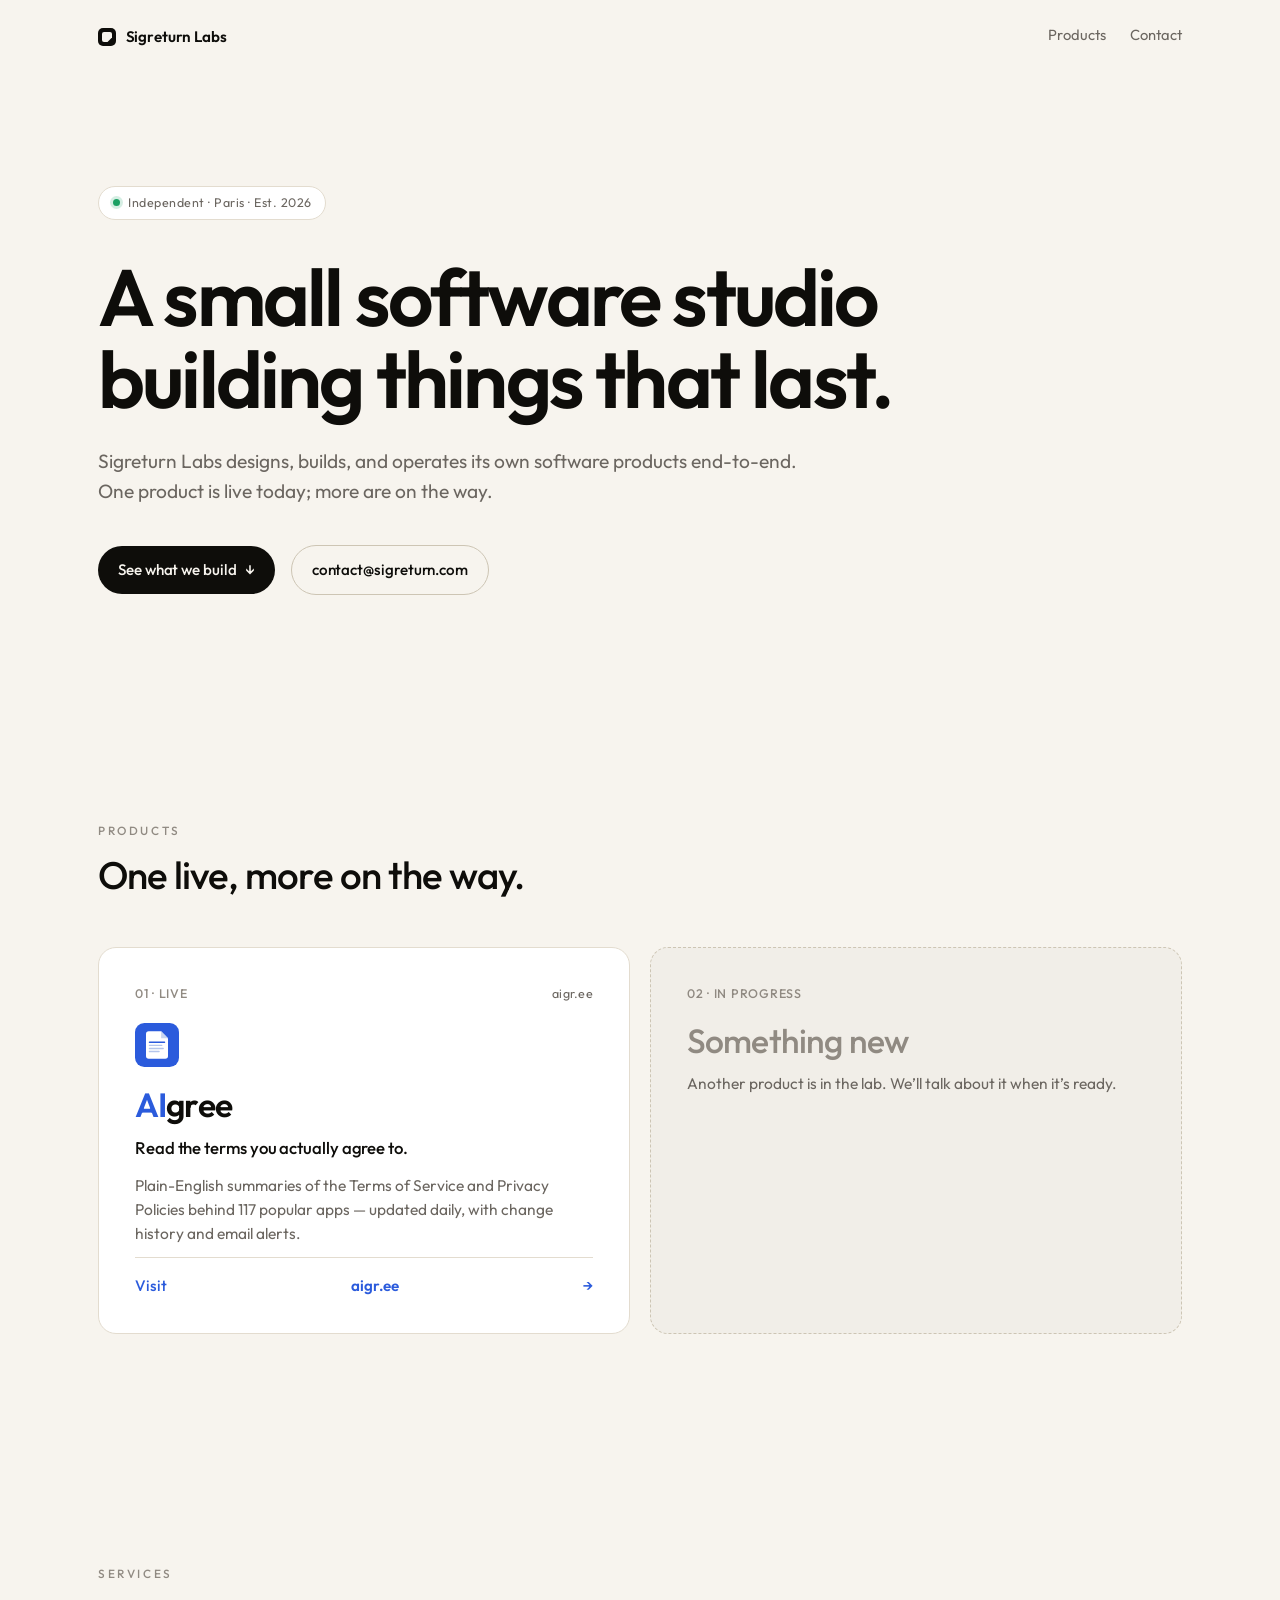
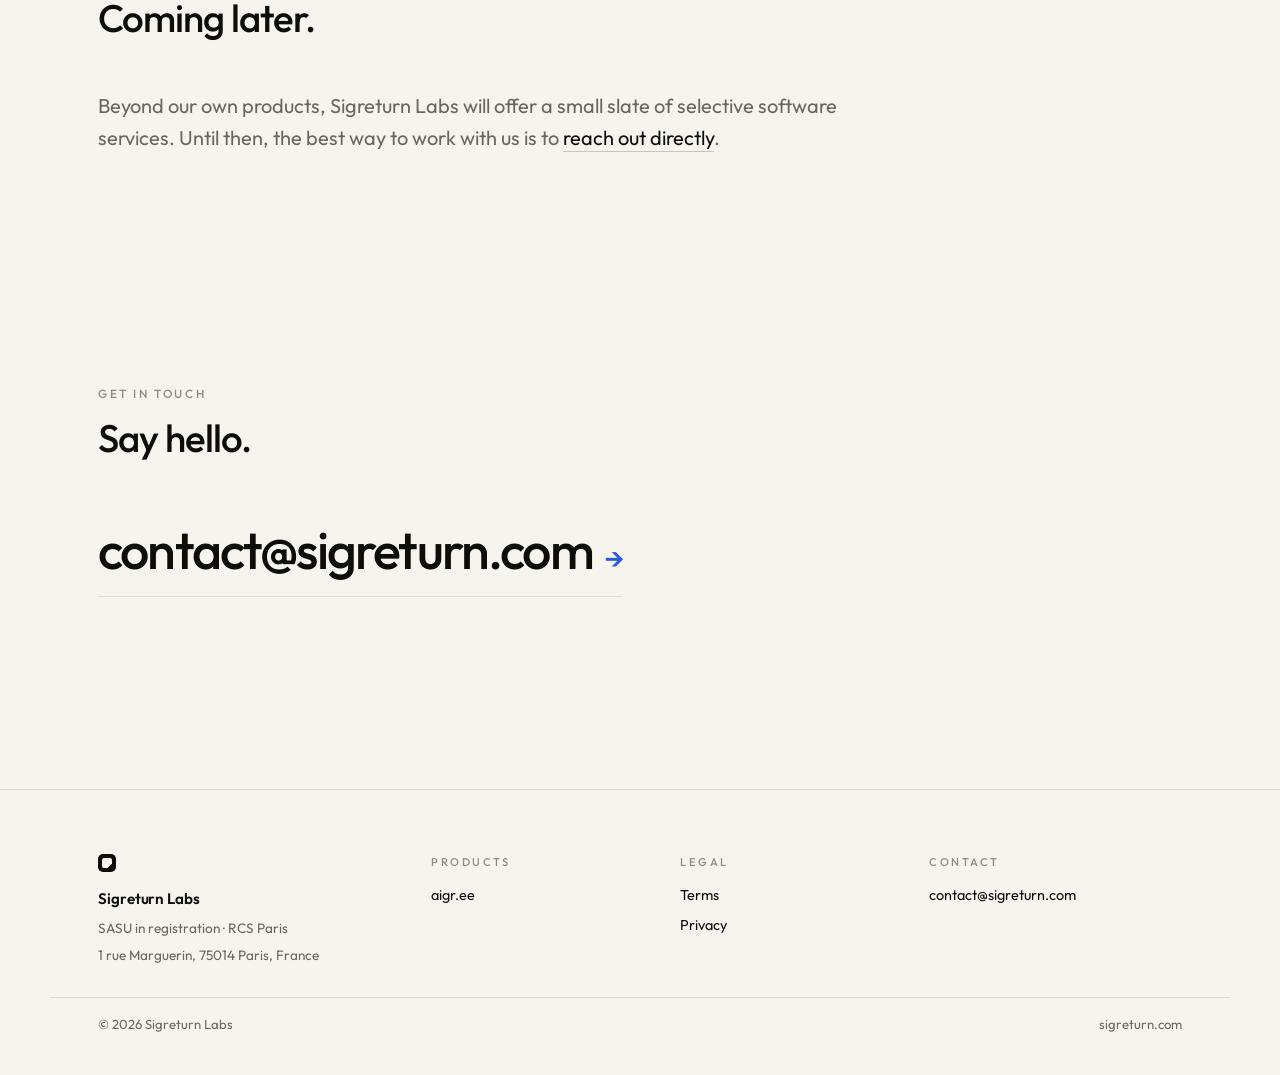
==== index.html @ d612e9b0 "First version" ====
<!DOCTYPE html>
<html lang="en">
<head>
  <meta charset="UTF-8">
  <meta name="viewport" content="width=device-width, initial-scale=1">
  <title>Sigreturn Labs — software studio</title>
  <meta name="description" content="Sigreturn Labs is an independent software studio in Paris. Maker of AIgree (aigr.ee).">
  <meta name="theme-color" content="#f7f4ee">
  <meta name="robots" content="index, follow">
  <meta property="og:title" content="Sigreturn Labs">
  <meta property="og:description" content="An independent software studio in Paris. Maker of AIgree.">
  <meta property="og:url" content="https://sigreturn.com/">
  <meta property="og:type" content="website">
  <meta name="twitter:card" content="summary">
  <link rel="canonical" href="https://sigreturn.com/">
  <link rel="icon" type="image/svg+xml" href="favicon.svg">
  <link rel="preconnect" href="https://fonts.googleapis.com">
  <link rel="preconnect" href="https://fonts.gstatic.com" crossorigin>
  <link href="https://fonts.googleapis.com/css2?family=Outfit:wght@200;300;400;500;600;700&display=swap" rel="stylesheet">
  <link rel="stylesheet" href="style.css">
</head>
<body>
  <header class="topbar">
    <a href="/" class="brand" aria-label="Sigreturn Labs">
      <span class="brand-mark" aria-hidden="true"></span>
      <span class="brand-name">Sigreturn Labs</span>
    </a>
    <nav class="topbar-nav">
      <a href="#products">Products</a>
      <a href="mailto:contact@sigreturn.com">Contact</a>
    </nav>
  </header>

  <main>
    <section class="hero">
      <p class="eyebrow"><span class="dot" aria-hidden="true"></span>Independent · Paris · Est. 2026</p>
      <h1 class="hero-title"><span class="hero-line">A small software studio</span> <span class="hero-line">building things that last.</span></h1>
      <p class="hero-lede">Sigreturn Labs designs, builds, and operates its own software products end-to-end. One product is live today; more are on the way.</p>
      <div class="hero-actions">
        <a href="#products" class="btn-primary">See what we build <span aria-hidden="true">↓</span></a>
        <a href="mailto:contact@sigreturn.com" class="btn-ghost">contact@sigreturn.com</a>
      </div>
    </section>

    <section id="products" class="products" aria-labelledby="products-head">
      <header class="block-head">
        <span class="block-kicker">Products</span>
        <h2 id="products-head" class="block-title">One live, more on the way.</h2>
      </header>

      <ol class="cards">
        <li class="card card-aigree">
          <div class="card-meta">
            <span class="card-tag">01 · Live</span>
            <span class="card-domain">aigr.ee</span>
          </div>
          <div class="card-body">
            <div class="card-mark" aria-hidden="true">
              <svg viewBox="0 0 512 512" class="aigree-glyph">
                <rect width="512" height="512" rx="108" fill="#2B5BDC"/>
                <path d="M128 128 Q128 96 160 96 L304 96 L384 176 L384 384 Q384 416 352 416 L160 416 Q128 416 128 384 Z" fill="#FFFFFF"/>
                <path d="M304 96 L304 176 L384 176 Z" fill="#C9D6F0"/>
                <rect x="160" y="216" width="192" height="16" rx="8" fill="#2B5BDC"/>
                <rect x="160" y="252" width="160" height="16" rx="8" fill="#B4C5EC"/>
                <rect x="160" y="288" width="176" height="16" rx="8" fill="#B4C5EC"/>
                <rect x="160" y="324" width="128" height="16" rx="8" fill="#B4C5EC"/>
              </svg>
            </div>
            <h3 class="card-name"><span class="ai">AI</span>gree</h3>
            <p class="card-pitch">Read the terms you actually agree to.</p>
            <p class="card-desc">Plain-English summaries of the Terms of Service and Privacy Policies behind 117 popular apps — updated daily, with change history and email alerts.</p>
            <a class="card-cta" href="https://aigr.ee" rel="noopener">
              Visit <strong>aigr.ee</strong>
              <span class="arrow" aria-hidden="true">→</span>
            </a>
          </div>
        </li>

        <li class="card card-soon" aria-label="Future product">
          <div class="card-meta">
            <span class="card-tag">02 · In progress</span>
          </div>
          <div class="card-body">
            <h3 class="card-name soon">Something new</h3>
            <p class="card-desc">Another product is in the lab. We&rsquo;ll talk about it when it&rsquo;s ready.</p>
          </div>
        </li>
      </ol>
    </section>

    <section class="services" aria-labelledby="services-head">
      <header class="block-head">
        <span class="block-kicker">Services</span>
        <h2 id="services-head" class="block-title">Coming later.</h2>
      </header>
      <p class="services-text">Beyond our own products, Sigreturn Labs will offer a small slate of selective software services. Until then, the best way to work with us is to <a href="mailto:contact@sigreturn.com">reach out directly</a>.</p>
    </section>

    <section class="contact" aria-labelledby="contact-head">
      <header class="block-head">
        <span class="block-kicker">Get in touch</span>
        <h2 id="contact-head" class="block-title">Say hello.</h2>
      </header>
      <a class="contact-email" href="mailto:contact@sigreturn.com">
        contact@sigreturn.com
        <span class="arrow" aria-hidden="true">→</span>
      </a>
    </section>
  </main>

  <footer class="footer">
    <div class="footer-grid">
      <div class="footer-col">
        <span class="footer-mark" aria-hidden="true"></span>
        <p class="footer-name">Sigreturn Labs</p>
        <p class="footer-meta">SASU in registration · RCS Paris</p>
        <p class="footer-meta" data-enc="MSBydWUgTWFyZ3VlcmluLCA3NTAxNCBQYXJpcywgRnJhbmNl">[…]</p>
      </div>
      <div class="footer-col">
        <span class="footer-kicker">Products</span>
        <ul class="footer-list">
          <li><a href="https://aigr.ee" rel="noopener">aigr.ee</a></li>
        </ul>
      </div>
      <div class="footer-col">
        <span class="footer-kicker">Legal</span>
        <ul class="footer-list">
          <li><a href="/terms.html">Terms</a></li>
          <li><a href="/privacy.html">Privacy</a></li>
        </ul>
      </div>
      <div class="footer-col">
        <span class="footer-kicker">Contact</span>
        <ul class="footer-list">
          <li><a href="mailto:contact@sigreturn.com">contact@sigreturn.com</a></li>
        </ul>
      </div>
    </div>
    <div class="footer-bottom">
      <span>&copy; 2026 Sigreturn Labs</span>
      <span>sigreturn.com</span>
    </div>
  </footer>

  <script>
    // Decode [data-enc] PII placeholders so the raw HTML never carries the
    // registered address. Keeps LLM/OSINT scrapers out of personal data —
    // only browsers that execute this script see them.
    document.querySelectorAll('[data-enc]').forEach(function (el) {
      try {
        el.textContent = decodeURIComponent(escape(atob(el.dataset.enc)));
        el.removeAttribute('data-enc');
      } catch (e) {}
    });
  </script>
</body>
</html>
---- style.css ----
:root {
  --bg: #f7f4ee;
  --bg-card: #ffffff;
  --bg-soon: rgba(14, 13, 10, 0.025);
  --fg: #0e0d0a;
  --muted: #6b6660;
  --muted-2: #908a82;
  --hairline: #e3dccf;
  --hairline-strong: #cdc5b4;
  --accent: #2b5bdc;
  --accent-soft: rgba(43, 91, 220, 0.08);

  --radius-card: 18px;
  --radius-pill: 999px;

  --max-w: 1180px;
  --pad-x: clamp(1.25rem, 4vw, 3rem);
}

*,
*::before,
*::after {
  box-sizing: border-box;
}

html {
  -webkit-text-size-adjust: 100%;
  scroll-behavior: smooth;
}

body {
  margin: 0;
  background: var(--bg);
  color: var(--fg);
  font-family: "Outfit", system-ui, -apple-system, "Segoe UI", sans-serif;
  font-weight: 400;
  font-size: 17px;
  line-height: 1.55;
  -webkit-font-smoothing: antialiased;
  text-rendering: optimizeLegibility;
}

a {
  color: inherit;
  text-decoration: none;
}

h1,
h2,
h3,
h4,
p,
ol,
ul {
  margin: 0;
  padding: 0;
}

ol,
ul {
  list-style: none;
}

:focus-visible {
  outline: 2px solid var(--accent);
  outline-offset: 3px;
  border-radius: 6px;
}

/* ------- Topbar ------- */
.topbar {
  max-width: var(--max-w);
  margin: 0 auto;
  padding: 1.5rem var(--pad-x) 0.5rem;
  display: flex;
  align-items: center;
  justify-content: space-between;
  gap: 1.5rem;
}

.brand {
  display: inline-flex;
  align-items: center;
  gap: 0.6rem;
  font-weight: 600;
  font-size: 0.95rem;
  letter-spacing: -0.01em;
}

.brand-mark,
.footer-mark {
  display: inline-block;
  width: 18px;
  height: 18px;
  border-radius: 5px;
  background: var(--fg);
  position: relative;
}

.brand-mark::before,
.footer-mark::before {
  content: "";
  position: absolute;
  inset: 4px;
  border-radius: 2px;
  background: var(--bg);
  clip-path: polygon(0 0, 100% 0, 100% 55%, 55% 100%, 0 100%);
}

.brand-name {
  letter-spacing: -0.01em;
}

.topbar-nav {
  display: flex;
  gap: 1.5rem;
  font-size: 0.92rem;
  color: var(--muted);
}

.topbar-nav a {
  border-bottom: 1px solid transparent;
  padding-bottom: 2px;
  transition: color 160ms ease, border-color 160ms ease;
}

.topbar-nav a:hover {
  color: var(--fg);
  border-bottom-color: var(--fg);
}

/* ------- Layout ------- */
main {
  max-width: var(--max-w);
  margin: 0 auto;
  padding: 0 var(--pad-x);
}

main > section {
  padding: clamp(4rem, 9vw, 8rem) 0;
}

/* ------- Hero ------- */
.hero {
  padding-top: clamp(4rem, 10vw, 9rem) !important;
  padding-bottom: clamp(4rem, 9vw, 7rem) !important;
}

.eyebrow {
  display: inline-flex;
  align-items: center;
  gap: 0.55rem;
  padding: 0.4rem 0.85rem;
  border: 1px solid var(--hairline);
  border-radius: var(--radius-pill);
  background: var(--bg-card);
  font-size: 0.78rem;
  letter-spacing: 0.04em;
  color: var(--muted);
  margin-bottom: clamp(1.5rem, 3vw, 2.25rem);
}

.dot {
  display: inline-block;
  width: 7px;
  height: 7px;
  border-radius: 50%;
  background: #1aa063;
  box-shadow: 0 0 0 3px rgba(26, 160, 99, 0.18);
}

.hero-title {
  font-size: clamp(2rem, 6.5vw, 5rem);
  font-weight: 600;
  letter-spacing: -0.035em;
  line-height: 1.02;
  max-width: 18ch;
  margin-bottom: clamp(1.25rem, 2.5vw, 1.75rem);
  overflow-wrap: break-word;
}

.hero-line {
  display: block;
}

.hero-lede {
  font-size: clamp(1.05rem, 1.5vw, 1.2rem);
  color: var(--muted);
  max-width: 56ch;
  line-height: 1.55;
  margin-bottom: clamp(1.75rem, 3vw, 2.5rem);
}

.hero-actions {
  display: flex;
  flex-wrap: wrap;
  gap: 0.75rem 1rem;
  align-items: center;
}

.btn-primary,
.btn-ghost {
  display: inline-flex;
  align-items: center;
  gap: 0.5rem;
  padding: 0.75rem 1.25rem;
  border-radius: var(--radius-pill);
  font-size: 0.95rem;
  font-weight: 500;
  letter-spacing: -0.005em;
  transition: transform 160ms ease, background 160ms ease, color 160ms ease, border-color 160ms ease;
  white-space: nowrap;
}

.btn-primary {
  background: var(--fg);
  color: var(--bg);
}

.btn-primary:hover {
  transform: translateY(-1px);
}

.btn-ghost {
  border: 1px solid var(--hairline-strong);
  color: var(--fg);
  background: transparent;
}

.btn-ghost:hover {
  background: var(--bg-card);
  border-color: var(--fg);
}

/* ------- Block heads ------- */
.block-head {
  display: flex;
  flex-direction: column;
  gap: 0.85rem;
  margin-bottom: clamp(2rem, 4vw, 3.25rem);
}

.block-kicker {
  font-size: 0.74rem;
  text-transform: uppercase;
  letter-spacing: 0.22em;
  color: var(--muted-2);
  font-weight: 500;
}

.block-title {
  font-size: clamp(1.6rem, 3.2vw, 2.4rem);
  font-weight: 500;
  letter-spacing: -0.025em;
  line-height: 1.1;
  max-width: 24ch;
}

/* ------- Products / Cards ------- */
.cards {
  display: grid;
  grid-template-columns: repeat(auto-fit, minmax(min(420px, 100%), 1fr));
  gap: 1.25rem;
}

.card {
  position: relative;
  background: var(--bg-card);
  border: 1px solid var(--hairline);
  border-radius: var(--radius-card);
  padding: clamp(1.5rem, 3vw, 2.25rem);
  display: flex;
  flex-direction: column;
  gap: 1.25rem;
  min-height: 320px;
  transition: transform 220ms ease, border-color 220ms ease, box-shadow 220ms ease;
}

.card:hover {
  transform: translateY(-2px);
  border-color: var(--hairline-strong);
  box-shadow: 0 16px 36px -22px rgba(14, 13, 10, 0.18);
}

.card-soon {
  background: var(--bg-soon);
  border-style: dashed;
  border-color: var(--hairline-strong);
}

.card-soon:hover {
  transform: none;
  box-shadow: none;
  border-color: var(--hairline-strong);
}

.card-meta {
  display: flex;
  justify-content: space-between;
  align-items: center;
  font-size: 0.78rem;
  letter-spacing: 0.06em;
  text-transform: uppercase;
  color: var(--muted-2);
}

.card-tag {
  font-weight: 500;
}

.card-domain {
  font-variant-numeric: tabular-nums;
  color: var(--muted);
  letter-spacing: 0.02em;
  text-transform: none;
}

.card-body {
  display: flex;
  flex-direction: column;
  gap: 0.75rem;
  flex: 1;
}

.card-mark {
  width: 44px;
  height: 44px;
  margin-bottom: 0.5rem;
}

.aigree-glyph {
  width: 100%;
  height: 100%;
  display: block;
}

.card-name {
  font-size: clamp(1.6rem, 2.8vw, 2.1rem);
  font-weight: 600;
  letter-spacing: -0.025em;
  line-height: 1.05;
}

.card-name .ai {
  color: var(--accent);
}

.card-name.soon {
  color: var(--muted-2);
  font-weight: 500;
}

.card-pitch {
  font-size: 1.05rem;
  font-weight: 500;
  color: var(--fg);
  letter-spacing: -0.005em;
}

.card-desc {
  color: var(--muted);
  font-size: 0.97rem;
  line-height: 1.55;
  max-width: 50ch;
}

.card-cta {
  margin-top: auto;
  display: inline-flex;
  align-items: center;
  gap: 0.5rem;
  padding-top: 1rem;
  font-size: 0.95rem;
  color: var(--accent);
  font-weight: 500;
  border-top: 1px solid var(--hairline);
  align-self: stretch;
  justify-content: space-between;
  transition: color 160ms ease;
}

.card-cta strong {
  font-weight: 600;
}

.card-cta .arrow {
  transition: transform 220ms ease;
}

.card:hover .card-cta .arrow {
  transform: translateX(4px);
}

/* ------- Services ------- */
.services-text {
  font-size: clamp(1.05rem, 1.6vw, 1.25rem);
  color: var(--muted);
  max-width: 60ch;
  line-height: 1.6;
}

.services-text a {
  color: var(--fg);
  border-bottom: 1px solid var(--hairline-strong);
  padding-bottom: 1px;
  transition: border-color 160ms ease;
}

.services-text a:hover {
  border-bottom-color: var(--fg);
}

/* ------- Contact ------- */
.contact-email {
  display: inline-flex;
  align-items: baseline;
  gap: 0.75rem;
  font-size: clamp(1.6rem, 5vw, 3.25rem);
  font-weight: 500;
  letter-spacing: -0.035em;
  color: var(--fg);
  border-bottom: 1px solid var(--hairline);
  padding-bottom: 0.35rem;
  transition: border-color 220ms ease;
}

.contact-email:hover {
  border-bottom-color: var(--fg);
}

.contact-email .arrow {
  font-size: 0.55em;
  color: var(--accent);
  transition: transform 220ms ease;
}

.contact-email:hover .arrow {
  transform: translate(4px, -4px);
}

/* ------- Footer ------- */
.footer {
  border-top: 1px solid var(--hairline);
  margin-top: clamp(3rem, 6vw, 5rem);
}

.footer-grid {
  max-width: var(--max-w);
  margin: 0 auto;
  padding: clamp(2.5rem, 5vw, 4rem) var(--pad-x) clamp(1.5rem, 3vw, 2rem);
  display: grid;
  grid-template-columns: 1.4fr 1fr 1fr 1.2fr;
  gap: clamp(1.5rem, 3vw, 3rem);
}

.footer-col {
  display: flex;
  flex-direction: column;
  gap: 0.4rem;
  font-size: 0.9rem;
  color: var(--muted);
}

.footer-col .footer-mark {
  margin-bottom: 0.5rem;
}

.footer-name {
  color: var(--fg);
  font-weight: 600;
  font-size: 0.95rem;
  letter-spacing: -0.005em;
  margin-bottom: 0.1rem;
}

.footer-meta {
  font-size: 0.85rem;
  color: var(--muted);
  line-height: 1.5;
}

.footer-kicker {
  font-size: 0.7rem;
  text-transform: uppercase;
  letter-spacing: 0.22em;
  color: var(--muted-2);
  font-weight: 500;
  margin-bottom: 0.4rem;
}

.footer-list {
  display: flex;
  flex-direction: column;
  gap: 0.45rem;
}

.footer-list a {
  color: var(--fg);
  border-bottom: 1px solid transparent;
  padding-bottom: 1px;
  transition: color 160ms ease, border-color 160ms ease;
}

.footer-list a:hover {
  color: var(--accent);
  border-bottom-color: var(--accent);
}

.footer-bottom {
  max-width: var(--max-w);
  margin: 0 auto;
  padding: 1rem var(--pad-x) 2.5rem;
  display: flex;
  justify-content: space-between;
  align-items: center;
  flex-wrap: wrap;
  gap: 0.75rem;
  font-size: 0.82rem;
  color: var(--muted);
  border-top: 1px solid var(--hairline);
}

/* ------- Legal pages ------- */
.legal {
  max-width: 720px;
}

.legal-hero {
  padding-top: clamp(2.5rem, 6vw, 5rem) !important;
  padding-bottom: clamp(1.5rem, 3vw, 2.5rem) !important;
  border-bottom: 1px solid var(--hairline);
}

.legal-hero .block-kicker {
  margin-bottom: 0.75rem;
  display: inline-block;
}

.legal-title {
  font-size: clamp(2rem, 5vw, 3.25rem);
  font-weight: 600;
  letter-spacing: -0.035em;
  line-height: 1.05;
  margin-bottom: 0.85rem;
}

.legal-meta {
  font-size: 0.85rem;
  color: var(--muted);
  letter-spacing: 0.04em;
}

.legal-body {
  padding-top: clamp(2rem, 4vw, 3.5rem) !important;
  padding-bottom: clamp(3rem, 6vw, 5rem) !important;
}

.prose-legal {
  display: flex;
  flex-direction: column;
  gap: 1rem;
  font-size: 1rem;
  line-height: 1.7;
  color: var(--fg);
}

.prose-legal h2 {
  font-size: 1.1rem;
  font-weight: 600;
  letter-spacing: -0.005em;
  margin-top: 2rem;
  margin-bottom: 0.1rem;
}

.prose-legal h2:first-child {
  margin-top: 0;
}

.prose-legal a {
  color: var(--accent);
  border-bottom: 1px solid var(--accent-soft);
  transition: border-color 160ms ease;
}

.prose-legal a:hover {
  border-bottom-color: var(--accent);
}

.prose-legal strong {
  font-weight: 600;
}

.legal-list {
  display: flex;
  flex-direction: column;
  gap: 0.4rem;
  padding-left: 1.1rem;
  list-style: disc;
  color: var(--fg);
}

.legal-list li::marker {
  color: var(--muted-2);
}

/* ------- Responsive ------- */
@media (max-width: 880px) {
  .footer-grid {
    grid-template-columns: 1fr 1fr;
  }
}

@media (max-width: 640px) {
  body {
    font-size: 16px;
  }

  .topbar {
    padding-top: 1.1rem;
  }

  .topbar-nav {
    gap: 1rem;
  }

  .hero-title {
    font-size: 2rem;
    letter-spacing: -0.025em;
    max-width: none;
  }

  .hero-line {
    display: inline;
  }

  .hero-actions {
    flex-direction: column;
    align-items: stretch;
  }

  .btn-primary,
  .btn-ghost {
    justify-content: center;
  }

  .card {
    min-height: 0;
  }

  .card-name {
    font-size: 1.7rem;
  }

  .footer-grid {
    grid-template-columns: 1fr;
    gap: 2rem;
  }

  .footer-bottom {
    flex-direction: column;
    align-items: flex-start;
    gap: 0.4rem;
  }
}

@media (prefers-reduced-motion: reduce) {
  html {
    scroll-behavior: auto;
  }
  *,
  *::before,
  *::after {
    animation-duration: 0.01ms !important;
    animation-iteration-count: 1 !important;
    transition-duration: 0.01ms !important;
  }
}
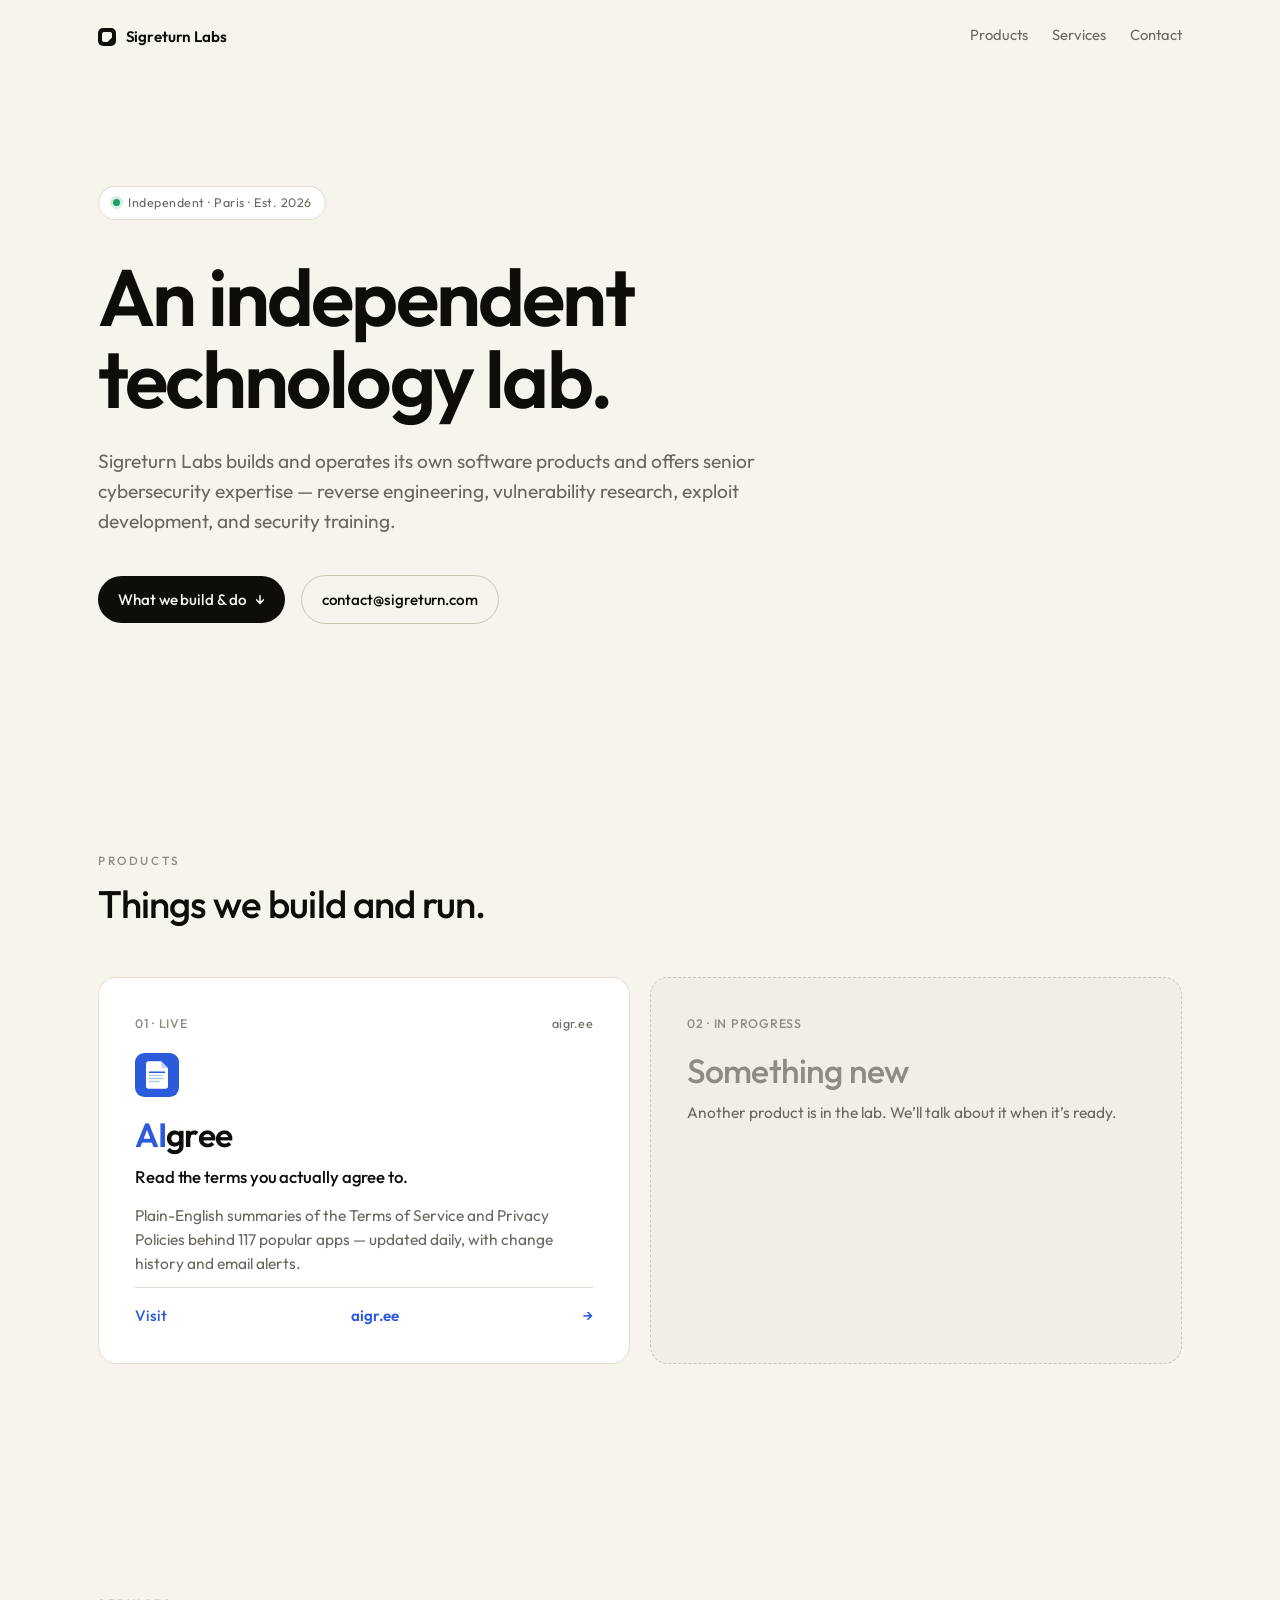
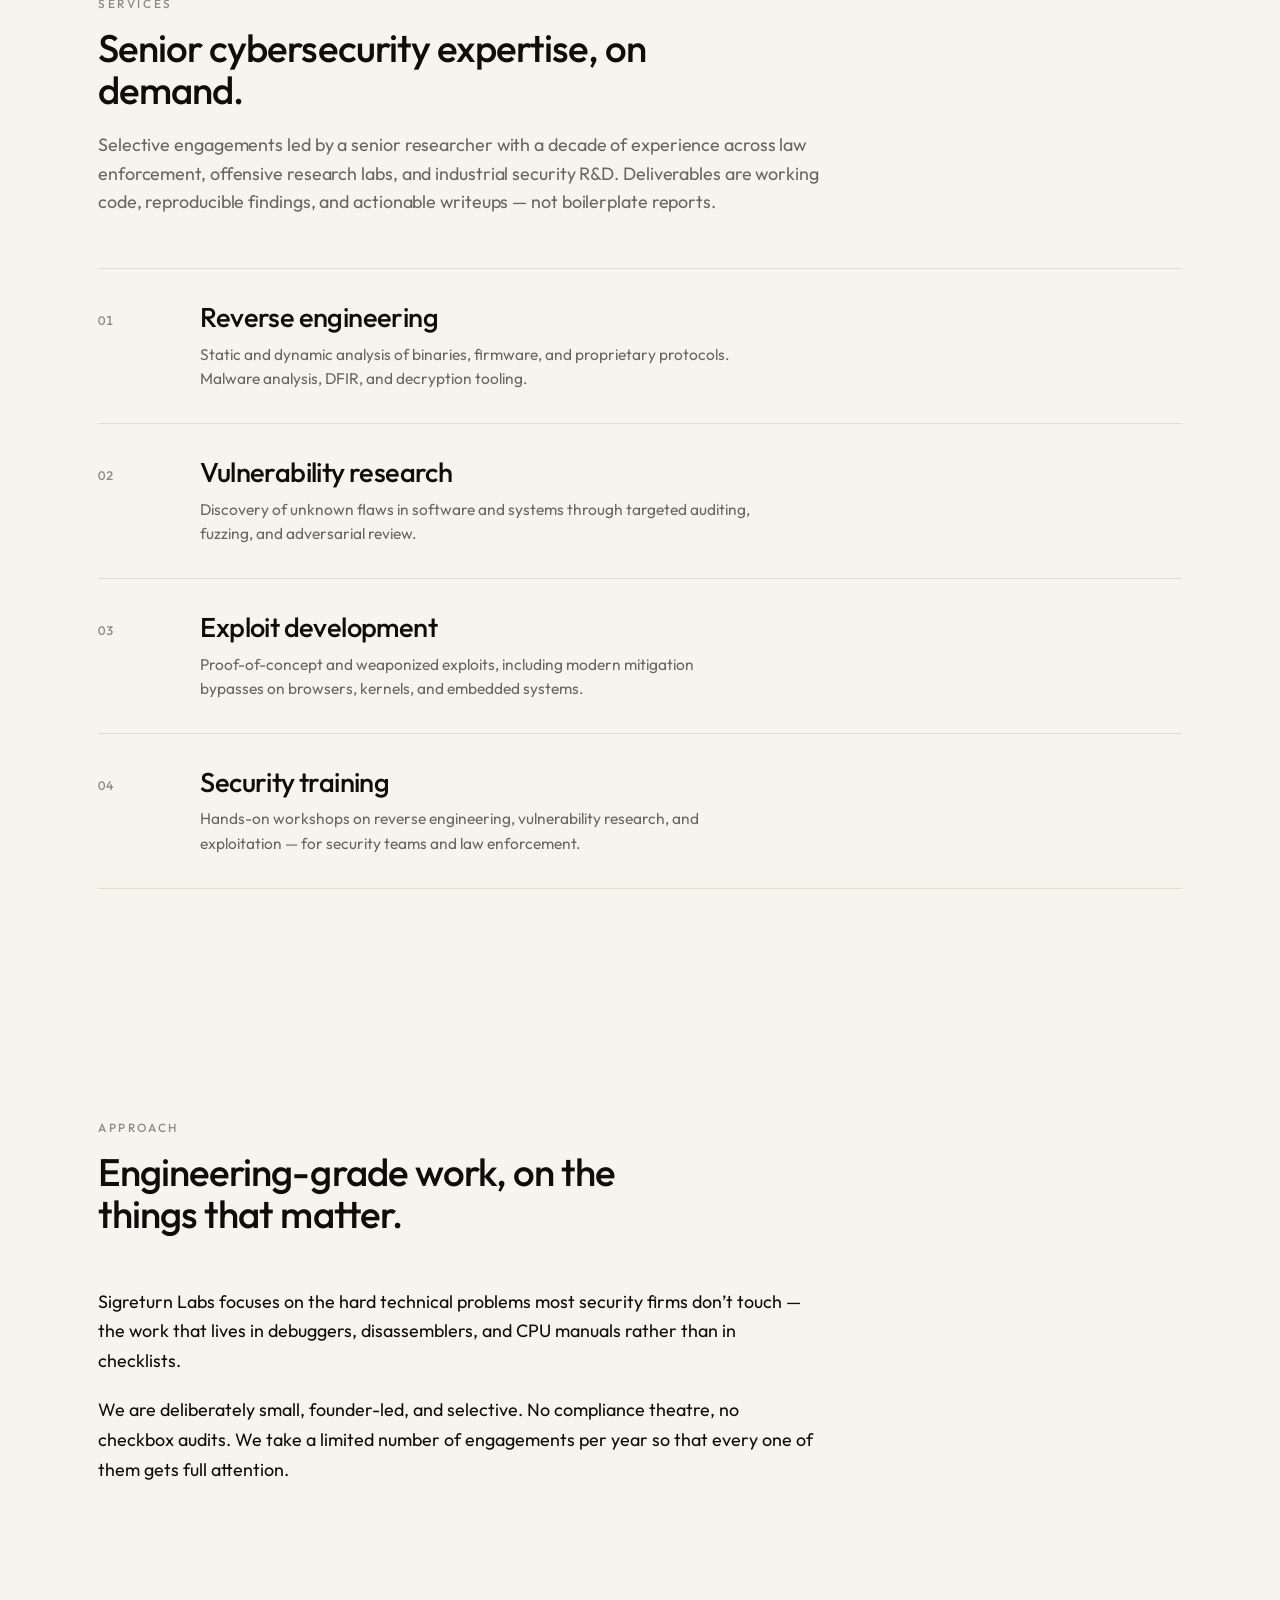
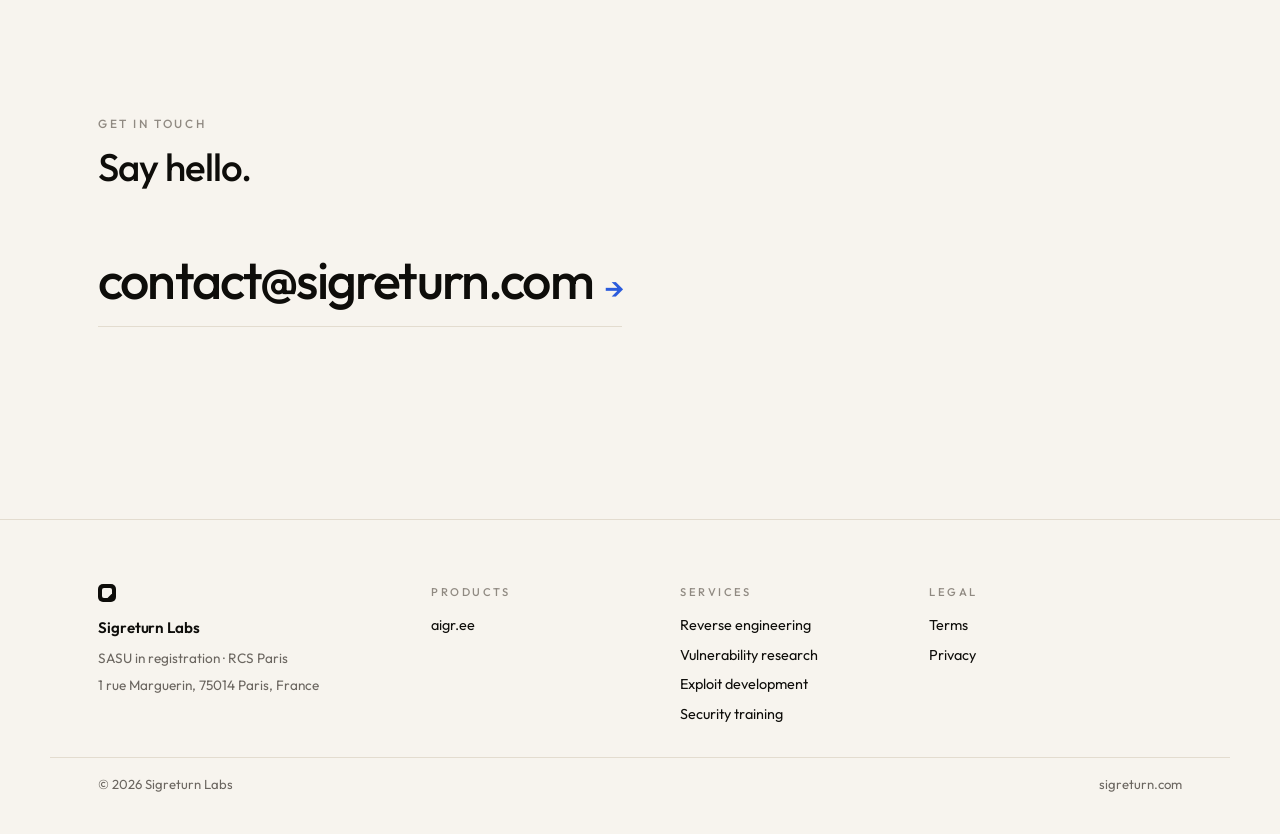
==== commit 392f3e99: "added activities" ====
--- a/index.html
+++ b/index.html
@@ -3,17 +3,24 @@
 <head>
   <meta charset="UTF-8">
   <meta name="viewport" content="width=device-width, initial-scale=1">
-  <title>Sigreturn Labs — software studio</title>
-  <meta name="description" content="Sigreturn Labs is an independent software studio in Paris. Maker of AIgree (aigr.ee).">
+  <title>Sigreturn Labs — software products & cybersecurity expertise</title>
+  <meta name="description" content="Sigreturn Labs is an independent technology lab in Paris. We design and operate our own software products and provide senior cybersecurity expertise — reverse engineering, vulnerability research, exploit development, and security training.">
   <meta name="theme-color" content="#f7f4ee">
   <meta name="robots" content="index, follow">
-  <meta property="og:title" content="Sigreturn Labs">
-  <meta property="og:description" content="An independent software studio in Paris. Maker of AIgree.">
+  <meta property="og:title" content="Sigreturn Labs — software & cybersecurity">
+  <meta property="og:description" content="An independent technology lab in Paris. Software products and senior cybersecurity expertise.">
   <meta property="og:url" content="https://sigreturn.com/">
   <meta property="og:type" content="website">
-  <meta name="twitter:card" content="summary">
+  <meta property="og:image" content="https://sigreturn.com/brand/og.png">
+  <meta property="og:image:width" content="1200">
+  <meta property="og:image:height" content="630">
+  <meta name="twitter:card" content="summary_large_image">
+  <meta name="twitter:title" content="Sigreturn Labs">
+  <meta name="twitter:description" content="An independent technology lab in Paris. Software products and senior cybersecurity expertise.">
+  <meta name="twitter:image" content="https://sigreturn.com/brand/og.png">
   <link rel="canonical" href="https://sigreturn.com/">
   <link rel="icon" type="image/svg+xml" href="favicon.svg">
+  <link rel="apple-touch-icon" sizes="512x512" href="brand/logo-512.png">
   <link rel="preconnect" href="https://fonts.googleapis.com">
   <link rel="preconnect" href="https://fonts.gstatic.com" crossorigin>
   <link href="https://fonts.googleapis.com/css2?family=Outfit:wght@200;300;400;500;600;700&display=swap" rel="stylesheet">
@@ -27,6 +34,7 @@
     </a>
     <nav class="topbar-nav">
       <a href="#products">Products</a>
+      <a href="#services">Services</a>
       <a href="mailto:contact@sigreturn.com">Contact</a>
     </nav>
   </header>
@@ -34,10 +42,10 @@
   <main>
     <section class="hero">
       <p class="eyebrow"><span class="dot" aria-hidden="true"></span>Independent · Paris · Est. 2026</p>
-      <h1 class="hero-title"><span class="hero-line">A small software studio</span> <span class="hero-line">building things that last.</span></h1>
-      <p class="hero-lede">Sigreturn Labs designs, builds, and operates its own software products end-to-end. One product is live today; more are on the way.</p>
+      <h1 class="hero-title"><span class="hero-line">An independent</span> <span class="hero-line">technology lab.</span></h1>
+      <p class="hero-lede">Sigreturn Labs builds and operates its own software products and offers senior cybersecurity expertise — reverse engineering, vulnerability research, exploit development, and security training.</p>
       <div class="hero-actions">
-        <a href="#products" class="btn-primary">See what we build <span aria-hidden="true">↓</span></a>
+        <a href="#products" class="btn-primary">What we build &amp; do <span aria-hidden="true">↓</span></a>
         <a href="mailto:contact@sigreturn.com" class="btn-ghost">contact@sigreturn.com</a>
       </div>
     </section>
@@ -45,7 +53,7 @@
     <section id="products" class="products" aria-labelledby="products-head">
       <header class="block-head">
         <span class="block-kicker">Products</span>
-        <h2 id="products-head" class="block-title">One live, more on the way.</h2>
+        <h2 id="products-head" class="block-title">Things we build and run.</h2>
       </header>
 
       <ol class="cards">
@@ -88,12 +96,54 @@
       </ol>
     </section>
 
-    <section class="services" aria-labelledby="services-head">
+    <section id="services" class="services" aria-labelledby="services-head">
       <header class="block-head">
         <span class="block-kicker">Services</span>
-        <h2 id="services-head" class="block-title">Coming later.</h2>
-      </header>
-      <p class="services-text">Beyond our own products, Sigreturn Labs will offer a small slate of selective software services. Until then, the best way to work with us is to <a href="mailto:contact@sigreturn.com">reach out directly</a>.</p>
+        <h2 id="services-head" class="block-title">Senior cybersecurity expertise, on demand.</h2>
+        <p class="block-lede">Selective engagements led by a senior researcher with a decade of experience across law enforcement, offensive research labs, and industrial security R&amp;D. Deliverables are working code, reproducible findings, and actionable writeups — not boilerplate reports.</p>
+      </header>
+
+      <ol class="service-list">
+        <li class="service">
+          <span class="service-num" aria-hidden="true">01</span>
+          <div class="service-body">
+            <h3 class="service-title">Reverse engineering</h3>
+            <p class="service-desc">Static and dynamic analysis of binaries, firmware, and proprietary protocols. Malware analysis, DFIR, and decryption tooling.</p>
+          </div>
+        </li>
+        <li class="service">
+          <span class="service-num" aria-hidden="true">02</span>
+          <div class="service-body">
+            <h3 class="service-title">Vulnerability research</h3>
+            <p class="service-desc">Discovery of unknown flaws in software and systems through targeted auditing, fuzzing, and adversarial review.</p>
+          </div>
+        </li>
+        <li class="service">
+          <span class="service-num" aria-hidden="true">03</span>
+          <div class="service-body">
+            <h3 class="service-title">Exploit development</h3>
+            <p class="service-desc">Proof-of-concept and weaponized exploits, including modern mitigation bypasses on browsers, kernels, and embedded systems.</p>
+          </div>
+        </li>
+        <li class="service">
+          <span class="service-num" aria-hidden="true">04</span>
+          <div class="service-body">
+            <h3 class="service-title">Security training</h3>
+            <p class="service-desc">Hands-on workshops on reverse engineering, vulnerability research, and exploitation — for security teams and law enforcement.</p>
+          </div>
+        </li>
+      </ol>
+    </section>
+
+    <section class="approach" aria-labelledby="approach-head">
+      <header class="block-head">
+        <span class="block-kicker">Approach</span>
+        <h2 id="approach-head" class="block-title">Engineering-grade work, on the things that matter.</h2>
+      </header>
+      <div class="prose">
+        <p>Sigreturn Labs focuses on the hard technical problems most security firms don&rsquo;t touch &mdash; the work that lives in debuggers, disassemblers, and CPU manuals rather than in checklists.</p>
+        <p>We are deliberately small, founder-led, and selective. No compliance theatre, no checkbox audits. We take a limited number of engagements per year so that every one of them gets full attention.</p>
+      </div>
     </section>
 
     <section class="contact" aria-labelledby="contact-head">
@@ -123,16 +173,19 @@
         </ul>
       </div>
       <div class="footer-col">
+        <span class="footer-kicker">Services</span>
+        <ul class="footer-list">
+          <li><a href="#services">Reverse engineering</a></li>
+          <li><a href="#services">Vulnerability research</a></li>
+          <li><a href="#services">Exploit development</a></li>
+          <li><a href="#services">Security training</a></li>
+        </ul>
+      </div>
+      <div class="footer-col">
         <span class="footer-kicker">Legal</span>
         <ul class="footer-list">
           <li><a href="/terms.html">Terms</a></li>
           <li><a href="/privacy.html">Privacy</a></li>
-        </ul>
-      </div>
-      <div class="footer-col">
-        <span class="footer-kicker">Contact</span>
-        <ul class="footer-list">
-          <li><a href="mailto:contact@sigreturn.com">contact@sigreturn.com</a></li>
         </ul>
       </div>
     </div>
@@ -143,9 +196,6 @@
   </footer>
 
   <script>
-    // Decode [data-enc] PII placeholders so the raw HTML never carries the
-    // registered address. Keeps LLM/OSINT scrapers out of personal data —
-    // only browsers that execute this script see them.
     document.querySelectorAll('[data-enc]').forEach(function (el) {
       try {
         el.textContent = decodeURIComponent(escape(atob(el.dataset.enc)));
--- a/style.css
+++ b/style.css
@@ -391,23 +391,72 @@
   transform: translateX(4px);
 }
 
-/* ------- Services ------- */
-.services-text {
-  font-size: clamp(1.05rem, 1.6vw, 1.25rem);
-  color: var(--muted);
+/* ------- Block lede ------- */
+.block-lede {
+  font-size: clamp(1.02rem, 1.4vw, 1.15rem);
+  color: var(--muted);
+  max-width: 62ch;
+  line-height: 1.6;
+  margin-top: 0.4rem;
+  font-weight: 400;
+  letter-spacing: -0.005em;
+}
+
+/* ------- Services list ------- */
+.service-list {
+  display: flex;
+  flex-direction: column;
+}
+
+.service {
+  display: grid;
+  grid-template-columns: 64px 1fr;
+  gap: clamp(1rem, 3vw, 2.75rem);
+  padding: clamp(1.5rem, 2.6vw, 2.25rem) 0;
+  border-top: 1px solid var(--hairline);
+}
+
+.service:last-child {
+  border-bottom: 1px solid var(--hairline);
+}
+
+.service-num {
+  font-size: 0.78rem;
+  color: var(--muted-2);
+  font-variant-numeric: tabular-nums;
+  padding-top: 0.55rem;
+  letter-spacing: 0.08em;
+  font-weight: 500;
+}
+
+.service-title {
+  font-size: clamp(1.3rem, 2.4vw, 1.7rem);
+  font-weight: 500;
+  letter-spacing: -0.022em;
+  margin-bottom: 0.5rem;
+  line-height: 1.15;
+}
+
+.service-desc {
+  color: var(--muted);
+  font-size: 0.97rem;
+  line-height: 1.55;
+  max-width: 56ch;
+}
+
+/* ------- Approach / prose ------- */
+.prose {
   max-width: 60ch;
-  line-height: 1.6;
-}
-
-.services-text a {
-  color: var(--fg);
-  border-bottom: 1px solid var(--hairline-strong);
-  padding-bottom: 1px;
-  transition: border-color 160ms ease;
-}
-
-.services-text a:hover {
-  border-bottom-color: var(--fg);
+  display: flex;
+  flex-direction: column;
+  gap: 1.25rem;
+  font-size: clamp(1.05rem, 1.4vw, 1.2rem);
+  line-height: 1.65;
+  color: var(--fg);
+}
+
+.prose strong {
+  font-weight: 600;
 }
 
 /* ------- Contact ------- */
@@ -651,6 +700,15 @@
     font-size: 1.7rem;
   }
 
+  .service {
+    grid-template-columns: 1fr;
+    gap: 0.4rem;
+  }
+
+  .service-num {
+    padding-top: 0;
+  }
+
   .footer-grid {
     grid-template-columns: 1fr;
     gap: 2rem;
